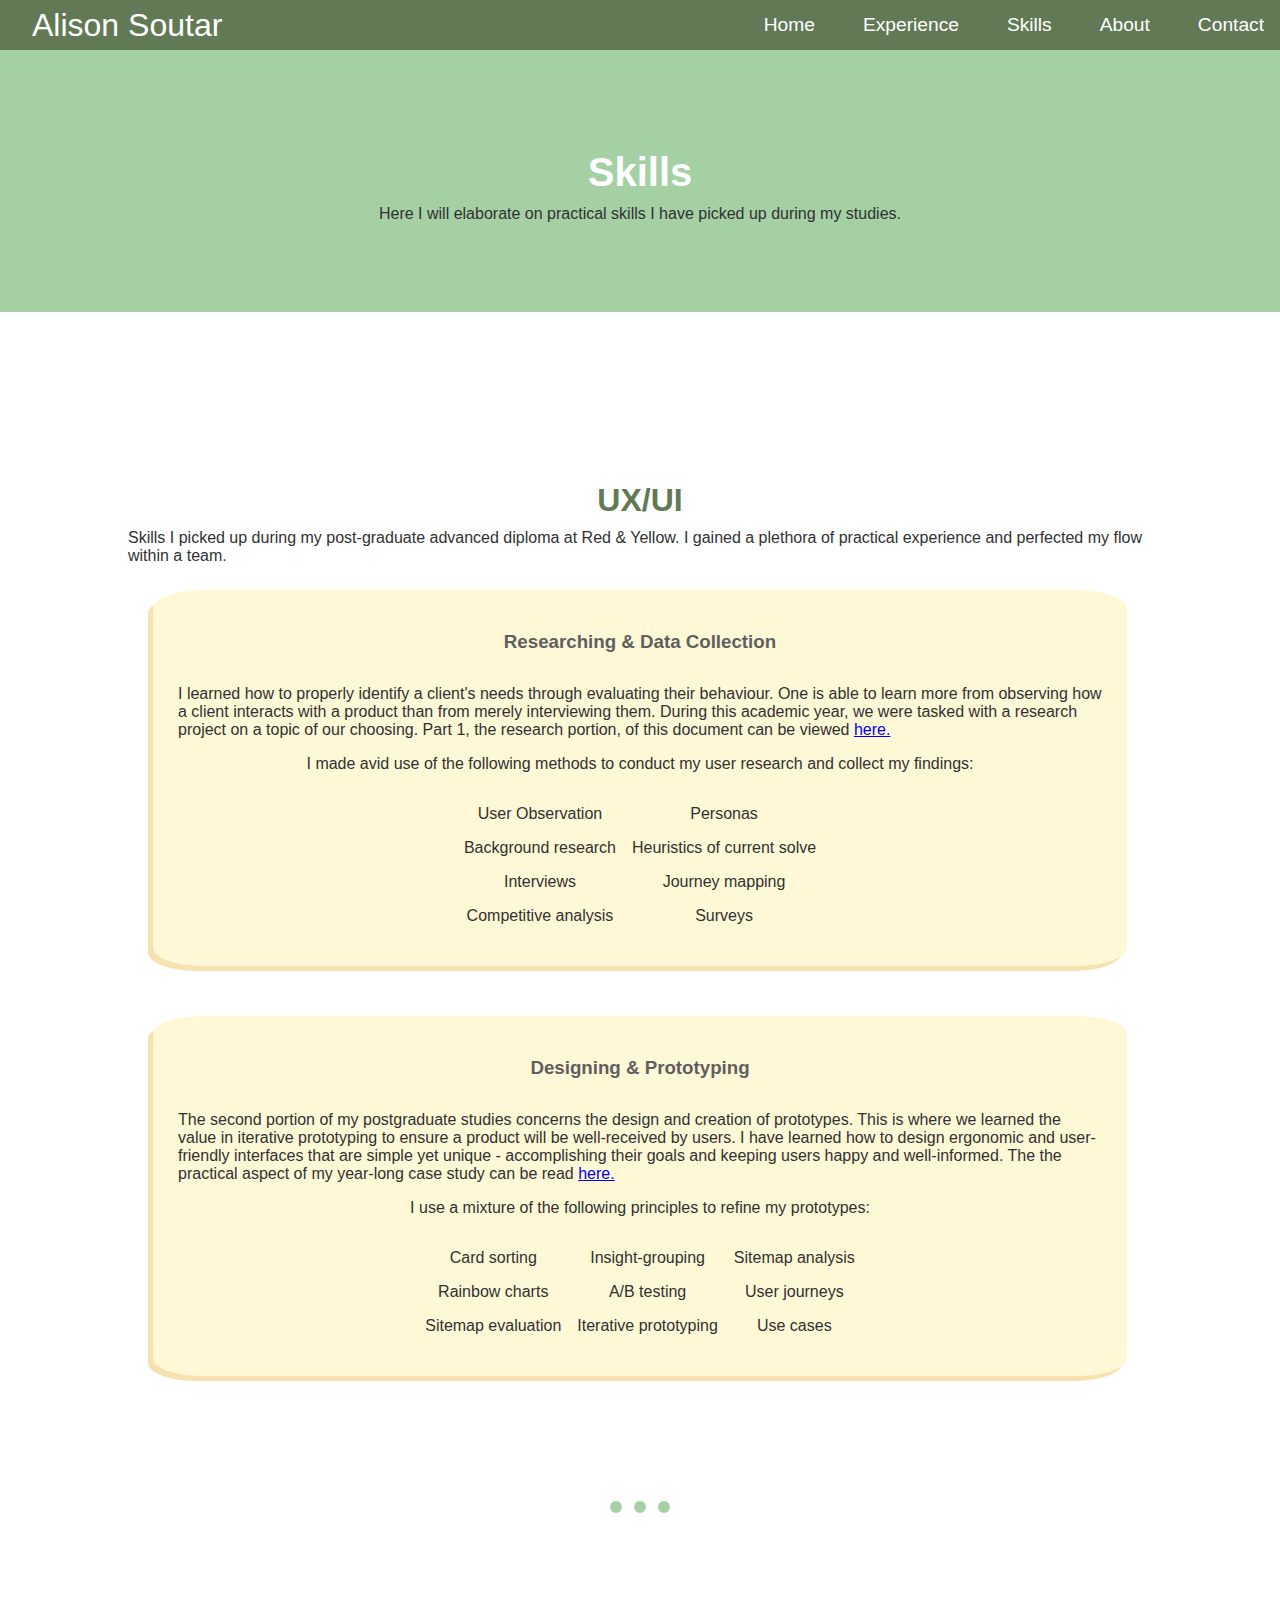
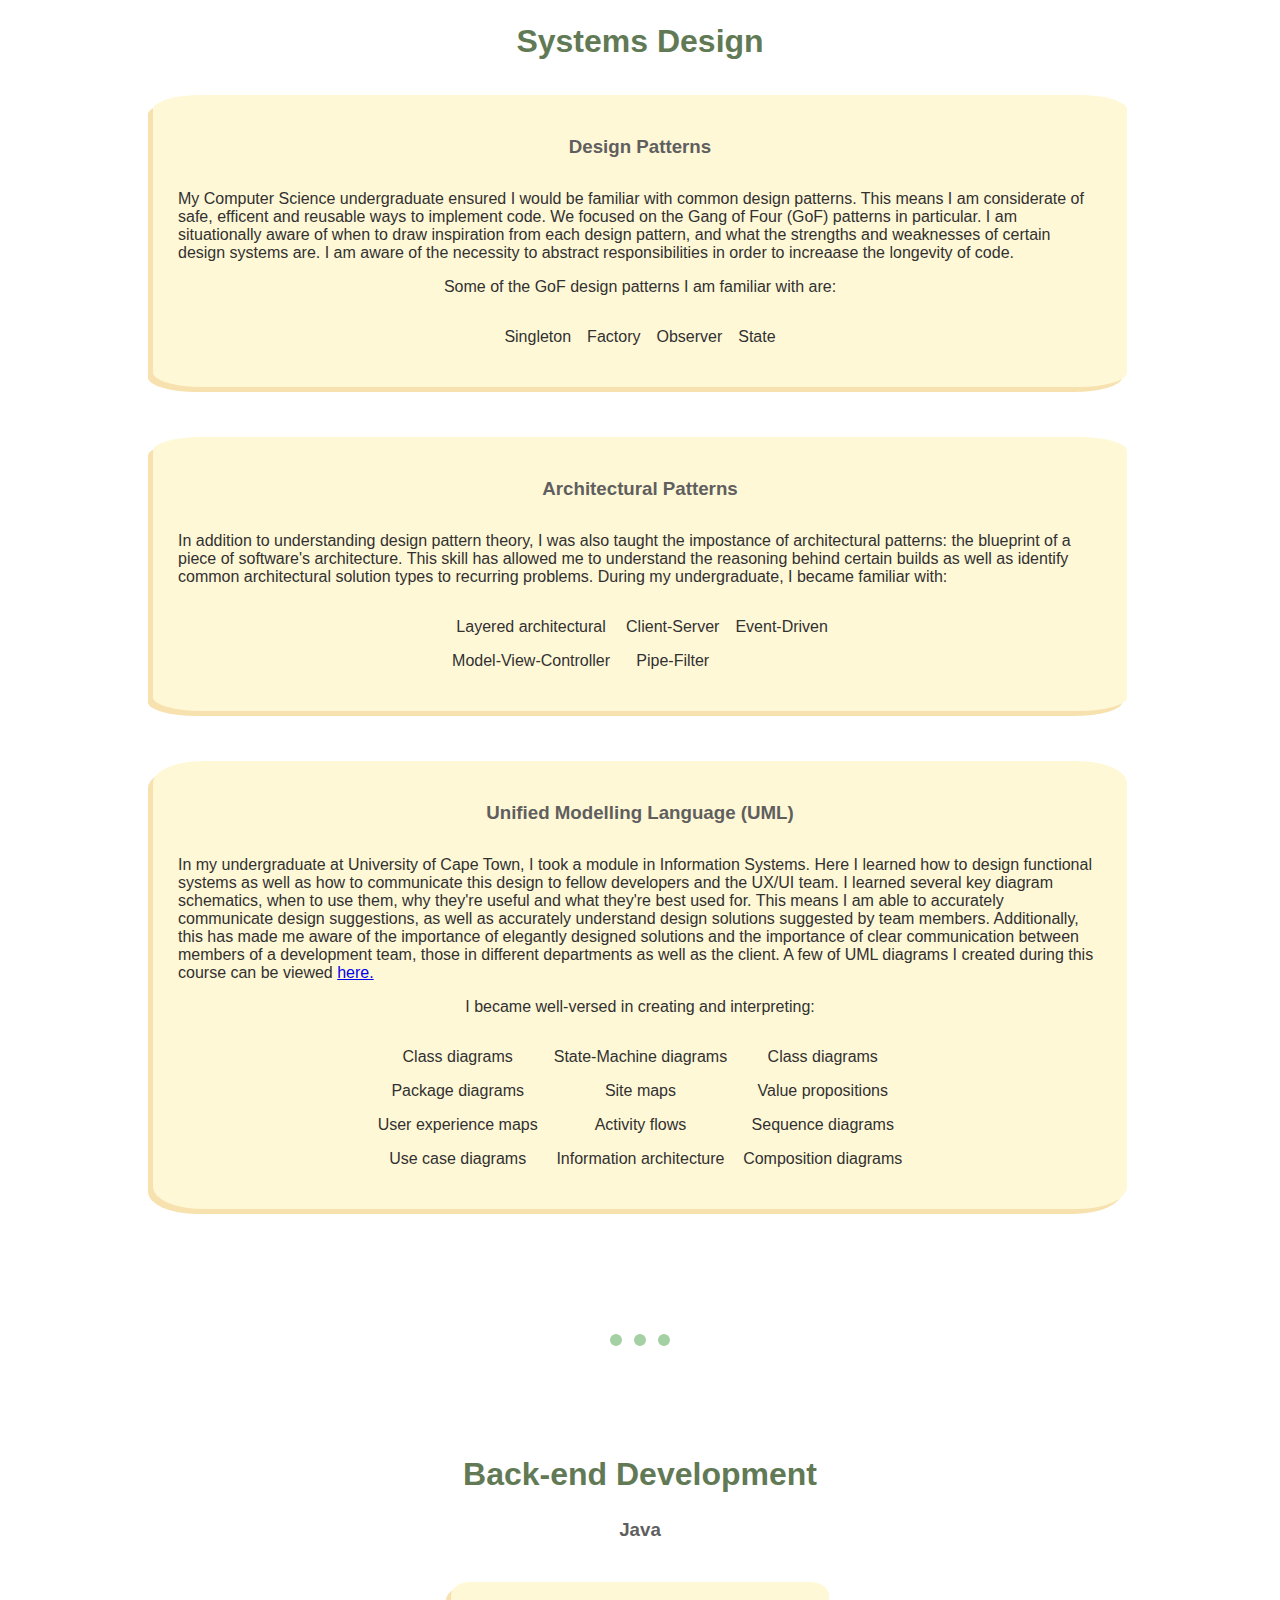
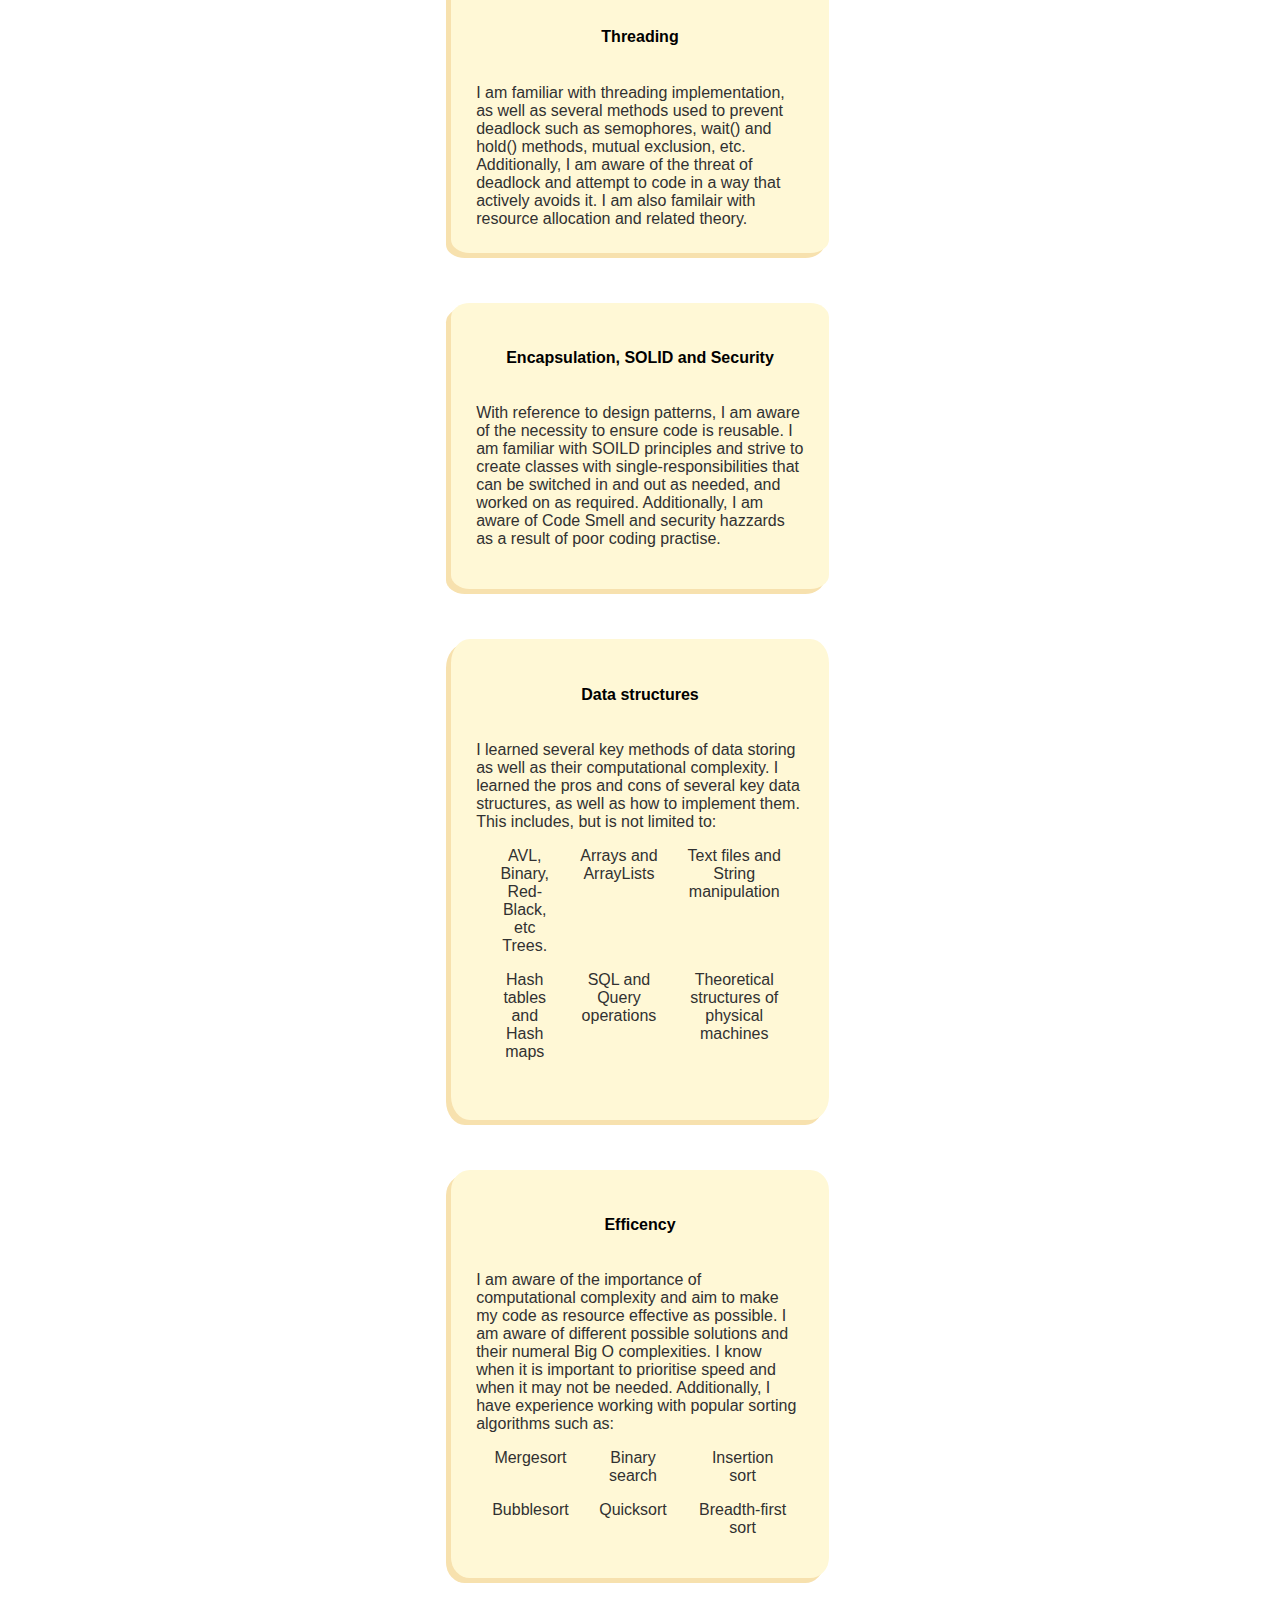
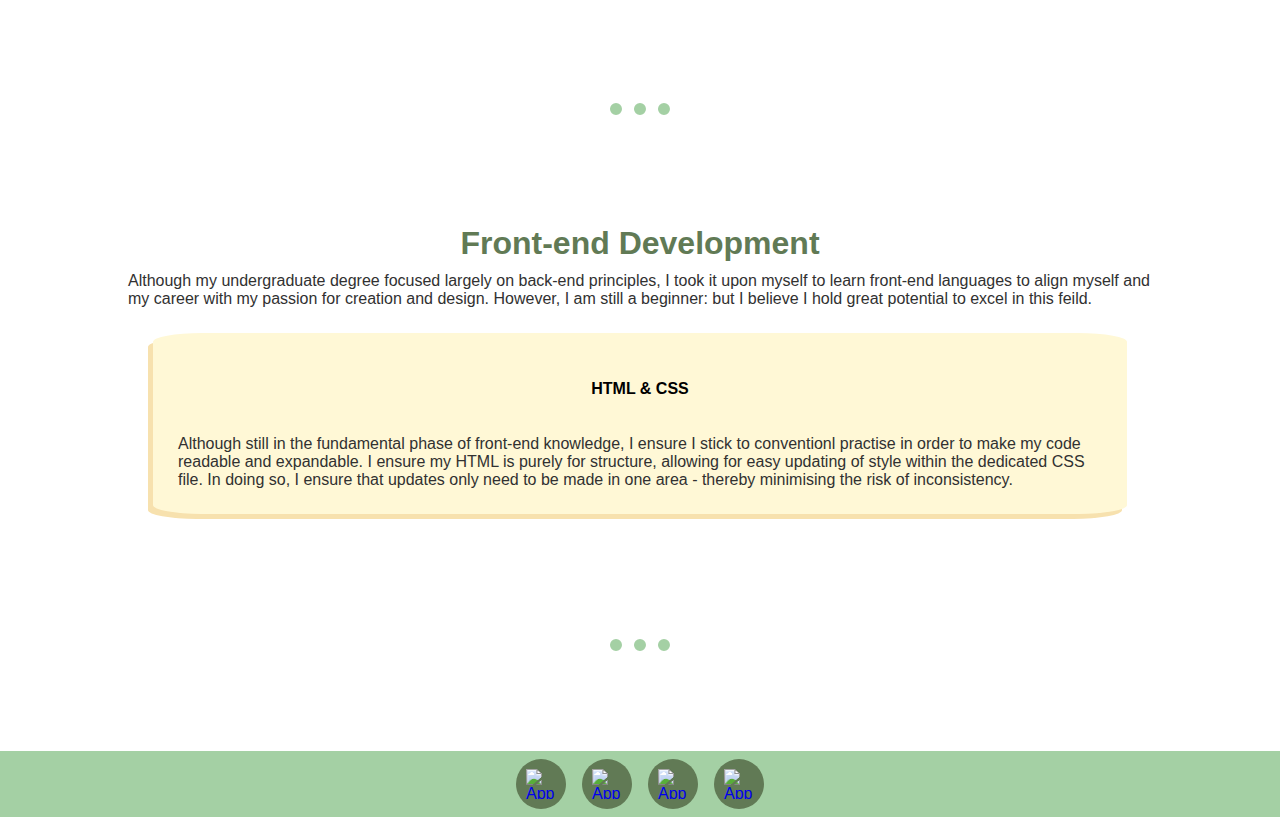
==== skills.html @ 242ac226 "added text" ====
<!DOCTYPE html>
<html lang="en">

<head>
  <meta charset="UTF-8">
  <title>Skills</title>
  <link rel="stylesheet" href="css/style.css">
</head>

<body>
  <div id="nav-bar" class="primary">
    <div id="logo">
        Alison Soutar
    </div>
    <div id="nav-items">
        <a href="index.html">Home</a>
        <a href="experience.html">Experience</a>
        <a href="skills.html">Skills</a>
        <a href="about.html">About</a>
        <a href="contact.html">Contact</a>
    </div>
  </div>
  <div class="nav-blockout"></div>

  <div id="landing-page">
    <div class="container vertical">
      <h1 class="white">Skills</h1>
      <p>Here I will elaborate on practical skills I have picked up during my studies.</p>
    </div>
  </div>
  
  <div class="blank"></div>
  <div>
    <div class="container vertical">

        <h2>UX/UI</h2>
        <p>Skills I picked up during my post-graduate advanced diploma at Red & Yellow. I gained a plethora of practical experience and perfected my flow within a team.</p>
        <div class="card-aesthetic dynamic vertical">
          <h3>Researching & Data Collection</h3>
            <p>I learned how to properly identify a client's needs through evaluating their behaviour.
            One is able to learn more from observing how a client interacts with a product than from 
            merely interviewing them. During this academic year, we were tasked with a research project on a topic of our choosing.
            Part 1, the research portion, of this document can be viewed <a href="https://www.behance.net/gallery/175683313/Case-Study-(IM)PULSE-User-Research-Proposal" target="_blank">here.</a></p>
            <p>I made avid use of the following methods to conduct my user research and collect my findings:</p>
            <div class="skill-grid">
              <p>User Observation</p>
              <p>Background research</p>
              <p>Interviews</p>
              <p>Competitive analysis</p>
              <p>Personas</p>
              <p>Heuristics of current solve</p>
              <p>Journey mapping</p>
              <p>Surveys</p>
          </div>
        </div>

        <div class="card-aesthetic dynamic vertical">
          <h3>Designing & Prototyping</h3>
            <p>The second portion of my postgraduate studies concerns the design and creation of prototypes. This is where we learned the value
              in iterative prototyping to ensure a product will be well-received by users. I have learned how to design
              ergonomic and user-friendly interfaces that are simple yet unique - accomplishing their goals and keeping users happy
              and well-informed.
              The the practical aspect of my year-long case study can be read <a href="https://www.behance.net/gallery/176063439/Case-Study-(IM)PULSE-Specifications-Interface-Design" target="_blank">here.</a></p>
            <p>I use a mixture of the following principles to refine my prototypes:</p>
            <div class="skill-grid" style="grid-template-rows: repeat(3,1fr);">
              <p>Card sorting</p>
              <p>Rainbow charts</p>
              <p>Sitemap evaluation</p>
              <p>Insight-grouping</p>
              <p>A/B testing</p>
              <p>Iterative prototyping</p>
              <p>Sitemap analysis</p>
              <p>User journeys</p>
              <p>Use cases</p>
              
          </div>
        </div>

        <hr>

      <h2>Systems Design</h2>
      <div class="card-aesthetic dynamic vertical">
        <h3>Design Patterns</h3>
          <p>My Computer Science 
            undergraduate ensured I would be familiar with common design patterns. This means I am considerate of safe, efficent and reusable
            ways to implement code. We focused on the Gang of Four (GoF) patterns 
            in particular. I am situationally aware
            of when to draw inspiration from each design pattern, and what the 
            strengths and weaknesses of certain design systems are. I am aware 
            of the necessity to abstract responsibilities
            in order to increaase the longevity of code.</p>
          <p>Some of the GoF design patterns I am familiar with are:</p>
          <div class="skill-grid" style="grid-template-rows: repeat(1,1fr);">
            <p>Singleton</p>
            <p>Factory</p> 
            <p>Observer</p> 
            <p>State</p> 
          </div>
      </div>   
      
      <div class="card-aesthetic dynamic vertical">
        <h3>Architectural Patterns</h3>
          <p>In addition to understanding design pattern theory, I was also 
            taught the impostance of architectural patterns: the blueprint of a 
            piece of software's architecture. This skill has allowed me to 
            understand the reasoning behind certain builds as well as identify
            common architectural solution types to recurring problems. During
            my undergraduate, I became familiar with:</p>
          <div class="skill-grid" style="grid-template-rows: repeat(2,1fr);">
            <p>Layered architectural</p>
            <p>Model-View-Controller</p>
            <p>Client-Server</p>
            <p>Pipe-Filter</p>
            <p>Event-Driven</p>   
          </div>
      </div>

      <div class="card-aesthetic dynamic vertical">
        <h3>Unified Modelling Language (UML)</h3>
          <p>In my undergraduate at University of Cape Town, I took a module in Information Systems. 
          Here I learned how to design functional systems as well as how to communicate this design to fellow developers and the UX/UI team. I learned several key diagram schematics, 
          when to use them, why they're useful and what they're best used for. This means I am able to accurately communicate
          design suggestions, as well as accurately understand design solutions suggested by team members. Additionally, this has made
          me aware of the importance of elegantly designed solutions and the importance of clear communication between
          members of a development team, those in different departments as well as the client.
          A few of UML diagrams I created during this course can be viewed             <a href="https://www.behance.net/gallery/148584703/UML-Architectural-Portfolio" target="_blank">here.</a></p>
          <p>I became well-versed in creating and interpreting:</p>
          <div class="skill-grid">
            <p>Class diagrams</p>   
            <p>Package diagrams</p>   
            <p>User experience maps</p>   
            <p>Use case diagrams</p>
            <p>State-Machine diagrams</p>   
            <p>Site maps</p>   
            <p>Activity flows</p>   
            <p>Information architecture</p>   
            <p>Class diagrams</p>
            <p>Value propositions</p>   
            <p>Sequence diagrams</p>   
            <p>Composition diagrams</p>   
          </div>
      </div> 

      <hr>

      <h2>Back-end Development</h2>
        <h3>Java</h3>
        <div class="container">
          <div class="card-aesthetic dynamic vertical large">
            <h4>Threading</h4>
            <p>I am familiar with threading implementation, as well as several methods used to prevent 
              deadlock such as semophores, wait() and hold() methods, mutual exclusion, etc. Additionally, 
              I am aware of the threat of deadlock and attempt to code in a way that actively avoids it. 
              I am also familair with resource allocation and related theory.</p>
          </div>

          <div class="card-aesthetic dynamic vertical large ">
            <h4>Encapsulation, SOLID and Security</h4>
            <p>With reference to design patterns, I am aware of the necessity to ensure code
               is reusable. I am familiar with SOILD principles and strive to create classes 
               with single-responsibilities that 
              can be switched in and out as needed, and worked on as required. Additionally, 
              I am aware of Code Smell and security hazzards as a result of poor coding practise.</p>
            </p>
          </div>

          <div class="card-aesthetic dynamic vertical large">
            <h4>Data structures</h4>
            <div>
              <p>I learned several key methods of data storing as well as their computational complexity. I 
                learned the pros and cons of several key data structures, as well as how to implement them.
                This includes, but is not limited to:</p>
                <div class="skill-grid" style="grid-template-rows: repeat(2,3fr);"">
                  <p>AVL, Binary, Red-Black, etc Trees.</p>  
                  <p>Hash tables and Hash maps</p>
                  <p>Arrays and ArrayLists</p> 
                  <p>SQL and Query operations</p>
                  <p>Text files and String manipulation</p>
                  <p>Theoretical structures of physical machines</p>
                </div> 
            </div>
          </div>
          <div class="card-aesthetic dynamic vertical large ">
            <h4>Efficency</h4>
            <div>
              <p>I am aware of the importance of computational complexity and aim to make my code as resource effective 
                as possible. I am aware of different possible solutions and their numeral Big O complexities. I know when
                 it is important to prioritise speed and when it may not be needed. 
                Additionally, I have experience working with popular sorting algorithms such as: </p>
                <div class="skill-grid" style="grid-template-rows: repeat(2,3fr);"">
                  <p>Mergesort</p>
                  <p>Bubblesort</p>  
                  <p>Binary search</p>
                  <p>Quicksort</p>
                  <p>Insertion sort</p>
                  <p>Breadth-first sort</p>
                </div> 
            </div>
          </div>
          
          
        </div>
      <hr>

      <h2>Front-end Development</h2>
      <p>Although my undergraduate degree focused largely on back-end principles, I took it upon myself to learn front-end
         languages to align myself and my career with my passion for creation and design. However, I am still a beginner: 
         but I believe I hold great potential to excel in this feild.</p>

      <div class="card-aesthetic dynamic vertical">
        <h4>HTML & CSS</h4>
        <p>Although still in the fundamental phase of front-end knowledge,
          I ensure I stick to conventionl practise in order to make my code
          readable and expandable. I ensure my HTML is purely for structure,
          allowing for easy updating of style within the dedicated CSS file.
          In doing so, I ensure that updates only need to be made in one area - 
          thereby minimising the risk of inconsistency. </p>
      </div>

      <hr>


    </div>
  </div>

</body>

<footer>
  <div class="footer">

    <a href="https://www.linkedin.com/in/alisonsoutar/" target="_blank">
      <div class="icon-circle">
        <img
        src = "images/linkedin.png" 
        alt="App logo icon for LinkedIn."
        width="30px"
        height="30px">
      </div>
    </a>

    <a href="https://www.behance.net/alisonsoutar" target="_blank">
      <div class="icon-circle">
        <img
        src = "images/behance.png" 
        alt="App logo icon for Behance."
        width="30px"
        height="30px">
      </div>
    </a>

    <a href="https://github.com/ali-tar" target="_blank">
      <div class="icon-circle">
        <img
        src = "images/github.png" 
        alt="App logo icon for GitHub."
        width="30px"
        height="30px">
      </div>
    </a>

    <a href="https://www.figma.com/@alisonsoutar" target="_blank">
      <div class="icon-circle">
        <img
        src = "images/figma.png" 
        alt="App logo icon for Figma."
        width="30px"
        height="30px">
      </div>
    </a>
  </div>
</footer>
---- css/style.css ----
/*Colour pallette*/
.primary {
    background-color: #617A55;
}

.secondary {
    background-color: #A4D0A4;
}

.tertiary {
    color: #F7E1AE;
}

.background {
    background-color: #FFF8D6;
}

body {
    margin: 0px;
    padding: 0px;
    font-family: sans-serif;
}

p{
    margin: 0;
    padding: 0;
    display: inline;
}

h1{
    font-size:2.5rem;
    font-family: 'Montserrat', sans-serif;
    margin: 10px;
}

h2{
    font-size:2rem;
    font-family: 'Montserrat', sans-serif;
    margin: 10px;
    color: #617A55;
}

h3{
    font-family: 'Montserrat', sans-serif;
    margin: 0;
    padding:0;
    height: auto;
    color: #5f5f5f;
    margin-top: 1rem;
    margin-bottom: 1rem;
}

hr{
    border-style: none;
    border-top-style: dotted;
    border-color: #A4D0A4;
    border-width: 12px;
    width: 60px;
    height: 0px;
    background-color: rgba(0,0,0,0);
    margin: 100px 100px;
}


#text-introduction {
    text-align: center;

}

/*What the Homescreen landing page looks like*/
#landing-home {
    margin: 0px;
    padding: 0px;
    display: flex;
    justify-content: center;
    align-items: center;
    flex-direction: column;

    height: 200px;
    width: 100%;
    background-color: #A4D0A4;
    color: white;
    padding-top: 175px;
    gap: 1rem;
}

/*What all the other landing pages look like*/
#landing-page{
    background-color: #A4D0A4;
    margin: 0;
    padding: 7%;
    display: flex;
    justify-content: center;
    align-items: center;
    flex-direction: row;
    place-items: center;
    gap: 15rem;
}


#site-container {
    display: flex;
    flex-direction: column;
    align-items: center;
    margin: 0px;
    padding: 0px;
    gap: 2rem;
}

#site-container p {
    margin-top: 150px;
}

#site-container p span {
    color: #617A55;
    font-weight: bold;
}

#nav-bar {
    display: grid;
    grid-template-columns: 1fr 1fr 1fr;
    align-items: center;
    margin: 0px;
    min-height: 50px;
    height:auto;
    width: 100%;
    position: fixed;
    z-index: 100;
}

#logo {
    font-size: 2rem;
    color: white;
    text-decoration: solid;
    grid-column: span 2;
    margin-left: 2rem;
}

#nav-items {
    display: flex;
    flex-direction: row;
    gap: 3rem;
    margin-right: 1rem;
}

#nav-items a {
    text-decoration: none;
    text-decoration: double;
    color: white;
    font-size: 1.2rem;
}

#nav-items a:visited{
    color:white;
}

#nav-items a:hover{
    color:#A4D0A4;
}

#image-profile {
    border-radius: 50%;
    align-items: center;
    position: relative;
    top: 20px;
}

#disclaimer{
    display:none;
}



/*pretty looking containers for things
.card {
    display: flex;
    flex-direction: row;
    justify-content: center;
    align-items: center;
    width: auto;
    height: auto; 
    gap: 1rem;
    padding:25px;
    margin: 25px;
    background-color: #FFF8D6;
    border-radius: 5%;
    box-shadow: -5px 5px #F7E1AE;
}
 */

/*I realised including formatting and colour on a reusable thing wasn't great.
I split it up for further use here.*/
.card-aesthetic{
    background-color: #FFF8D6;
    border-radius: 5%;
    box-shadow: -5px 5px #F7E1AE;
    margin: 1rem;
}

.dynamic{
    display: flex;
    flex-direction: row;
    justify-content: center;
    align-items: center;
    width: auto;
    height: auto; 
    gap: 1rem;
    padding:25px;
    margin: 25px;
}

.static{
    display: grid;
    grid-template-columns: 0.5fr 2fr 6fr;
    width: auto;
    max-width: 90%;
    padding: 1rem;
    justify-content: center;
    gap: 1rem;
}

.bigger-description{
    grid-template-columns: 0.5fr 1fr 8fr;
}

.card-simple{
    gap: 1rem;
    padding:25px;
    margin: 25px;
    background-color: #FFF8D6;
    border-radius: 5%;
    box-shadow: -5px 5px #F7E1AE;
}

.blank{
    height:10rem;
}

.card img{
    height:100px;
    float: left;
    margin: 10px;
}

.card p{
    padding-right: 5px;
}

.card > div{
    gap: 1rem;
    margin:0;
    padding:0;

}

.description{
    display:grid;
    grid-template-rows: auto; 
}

.footer{
    display: flex;
    flex-direction: row;
    justify-content: center;
    align-items: center;
    background-color: #A4D0A4;
    width: auto;
    gap:1rem;
    padding: 0.5rem;
}

.nav-blockout{
    height: 50px;
    width: 100%;
    color:white;
}
.large{
    max-width: 40%;
    min-width:200px;
    min-height: 150px;}

.x-large{
    display: grid;
    grid-template-columns: 1fr 4fr;
    width: auto;
    max-width: 60%;
    gap: 2rem;
}



.small{
    max-width: 20%;
    min-height: 100px;
    min-width: 150px;
}

.container{
    display:flex;
    flex-direction: row;
    flex-wrap: wrap;
    justify-content: center;
    align-items: center;
    padding-left: 10%;
    padding-right: 10%;
}

.vertical{
    flex-direction: column;
}

.title{
    text-align: center;
}

.title a{
    color:#617A55;
    text-decoration: none;
}

.title a:visited{
    color:#617A55;
}

.title a:hover{
    color:#A4D0A4;
}

.icon-circle{
    display: flex;
    justify-content: center;
    align-items: center;
    background-color: #617A55;
    border-radius: 50%;
    height: 50px;
    width: 50px;
}
/*IPphone size*/
@media (max-width: 1000px) {
    
    .card{
        flex-direction: column;
    }
}

.white{
    color: white;
}

p{
    color:#313131;
}

.skill-grid{
    display: grid;
    grid-auto-flow: column;
    grid-template-rows: repeat(4, 1fr);
    text-align: center;
    margin: 1rem;
    gap:1rem;
}
/*IPphone size*/
@media (max-width: 600px) {
    .bigger-description{
        display:none;
    }
    .static{
        display: flex;
        flex-direction: column;
        width: auto;
        max-width: 60%;
        padding: 1rem;
        justify-content: center;
        gap: 1rem;
    }
    
    .icon-circle{
        height: 50px;
        width: 50px;
    }



}
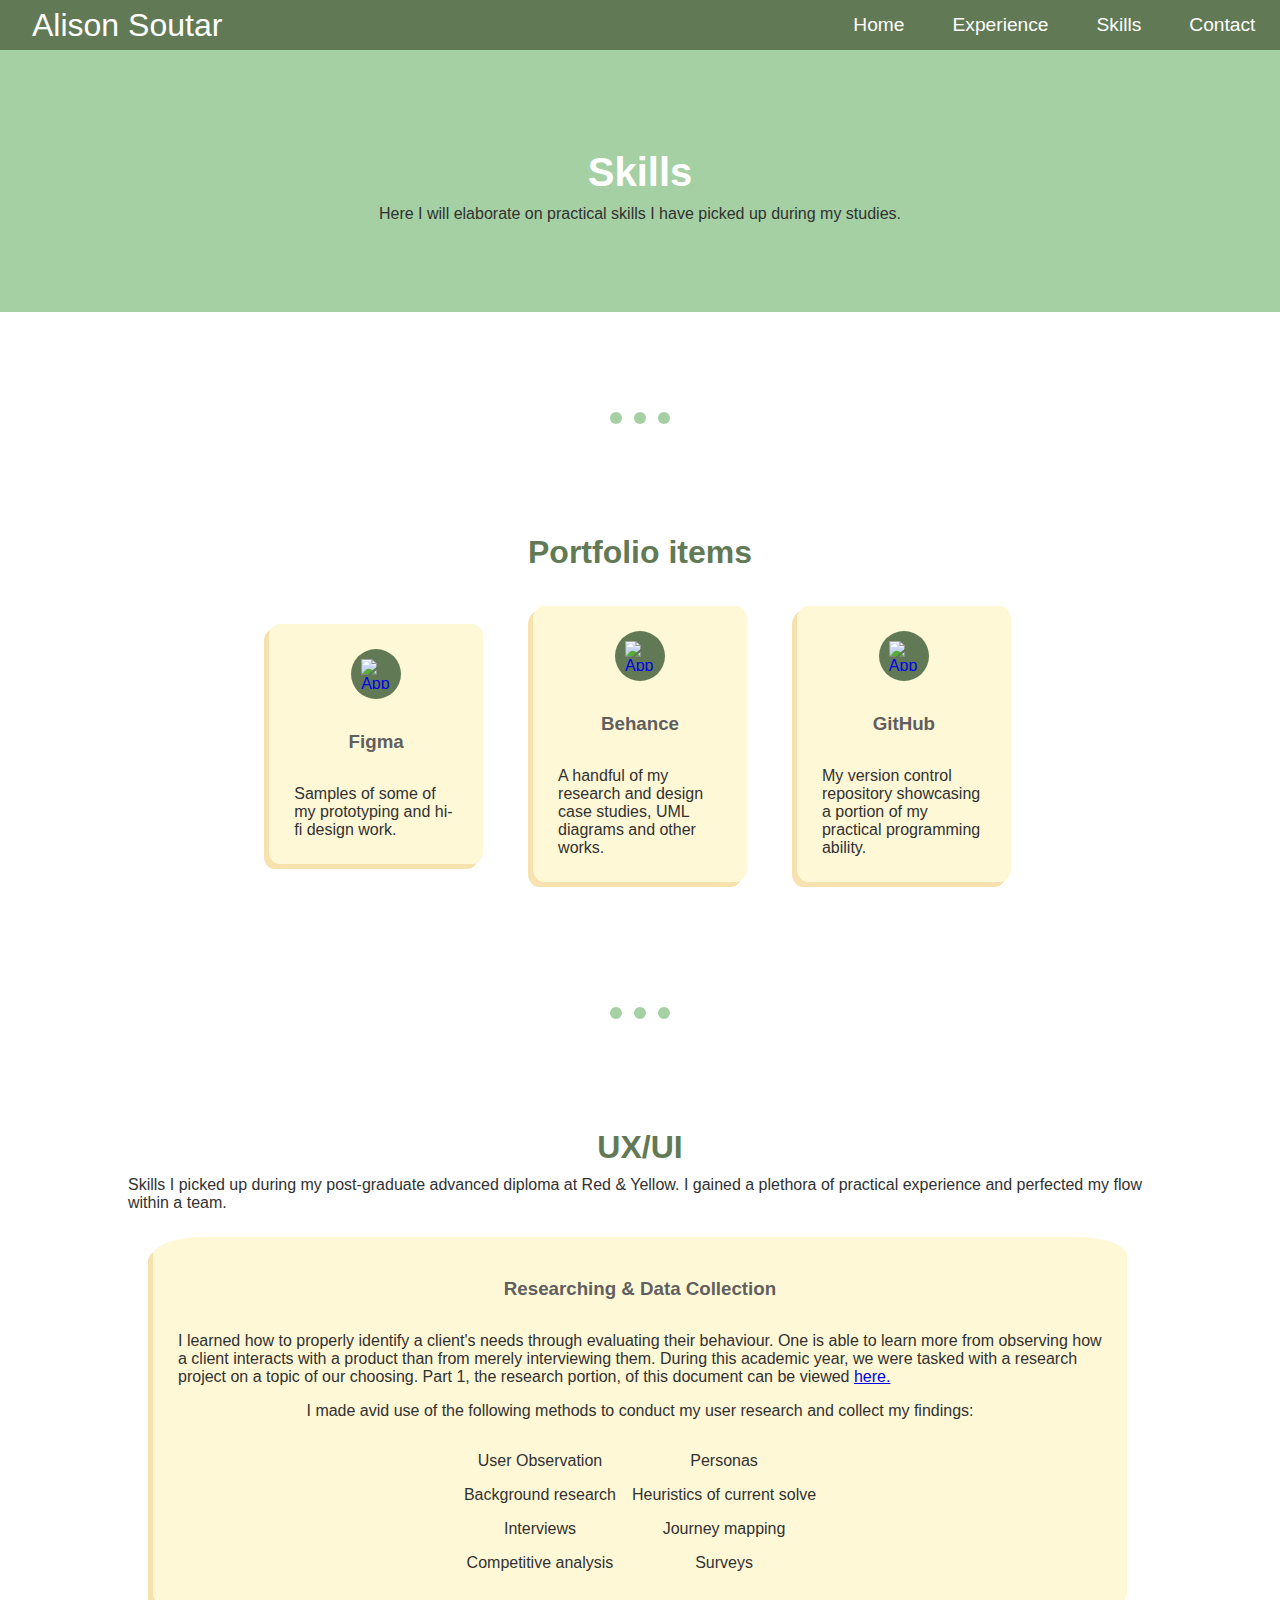
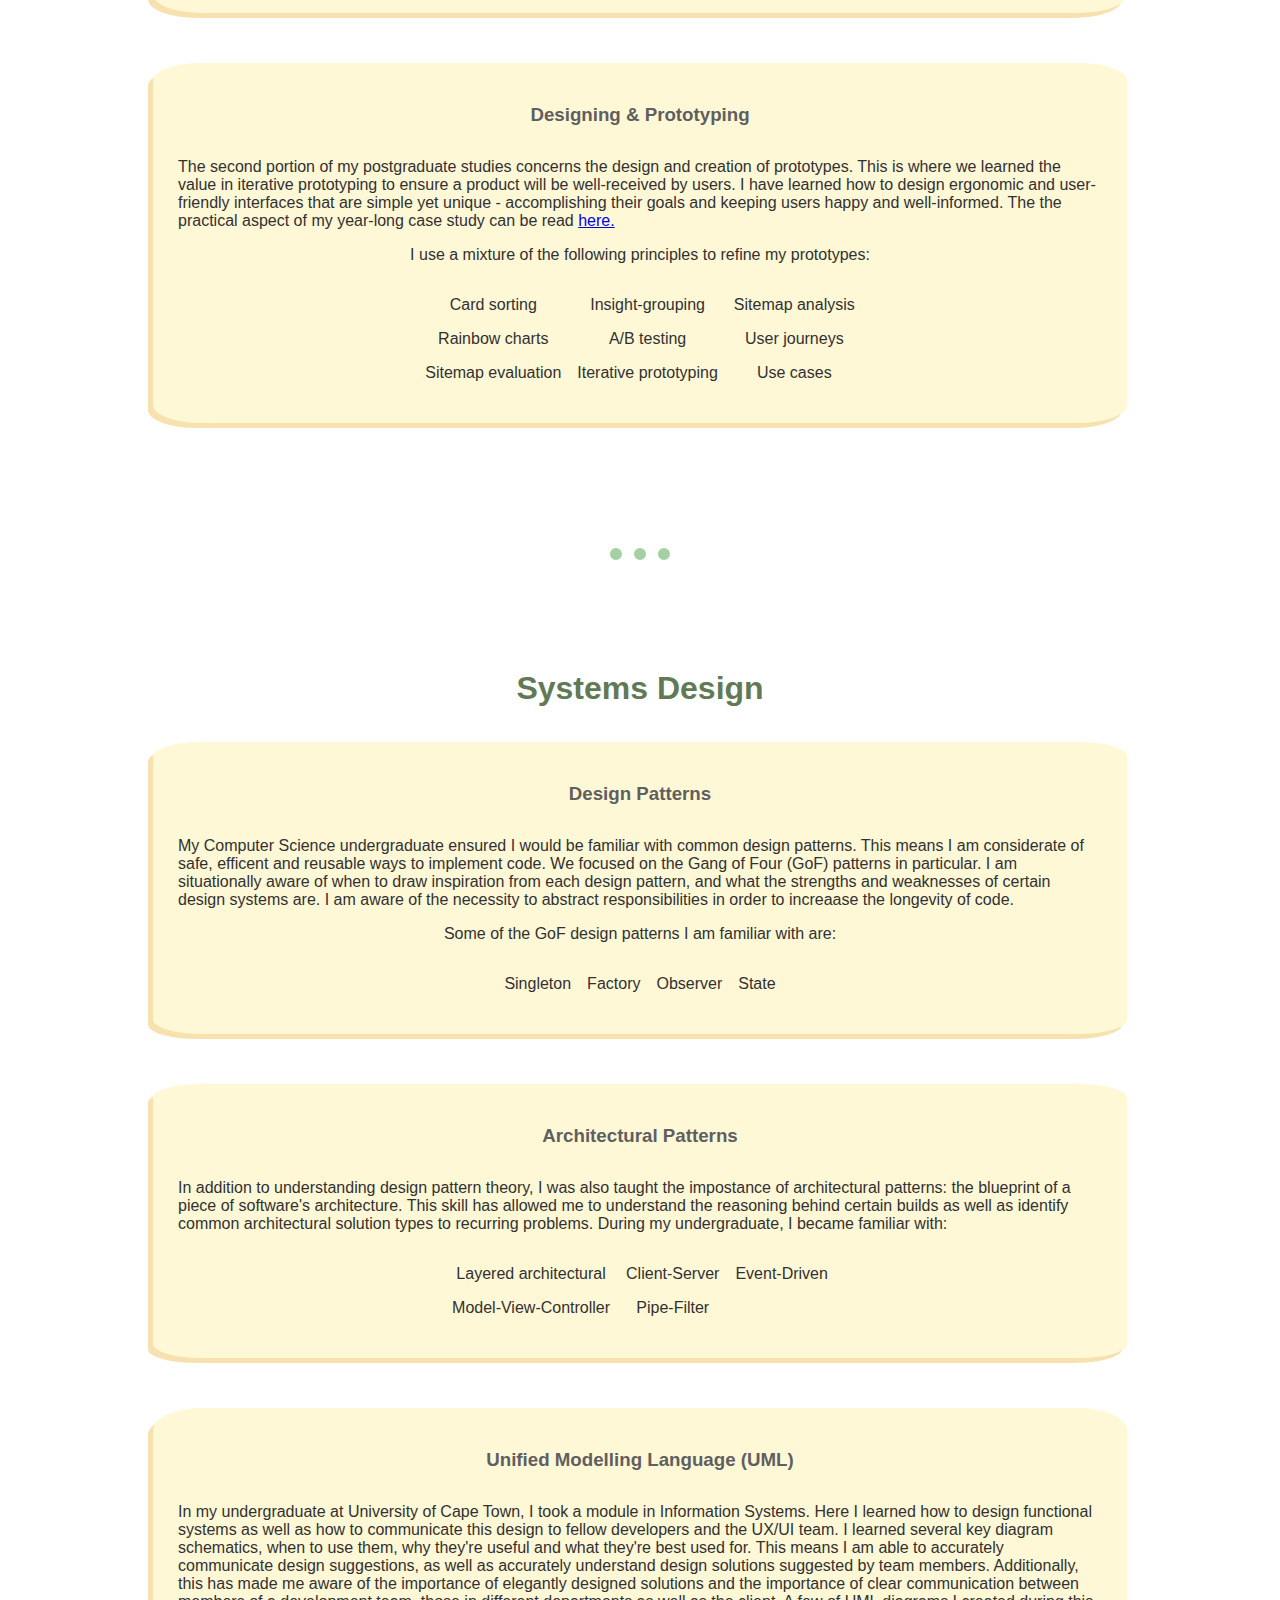
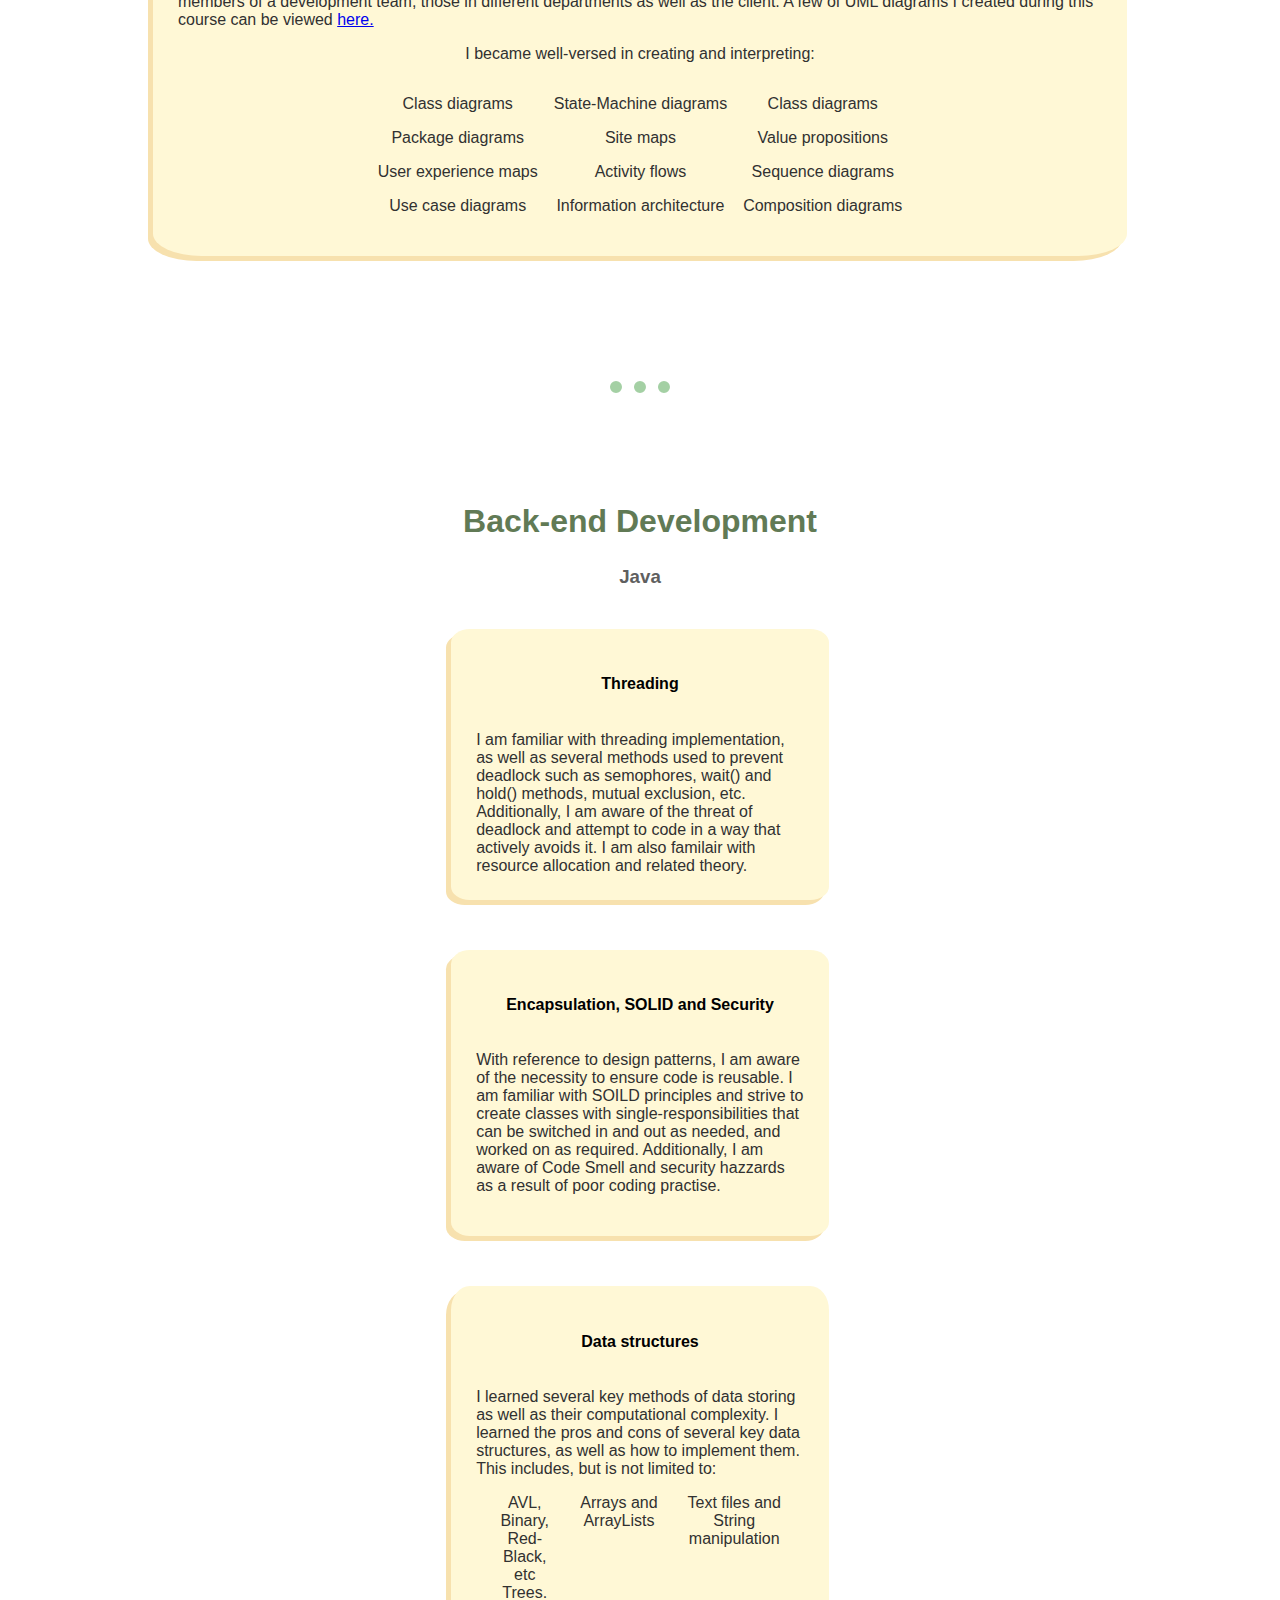
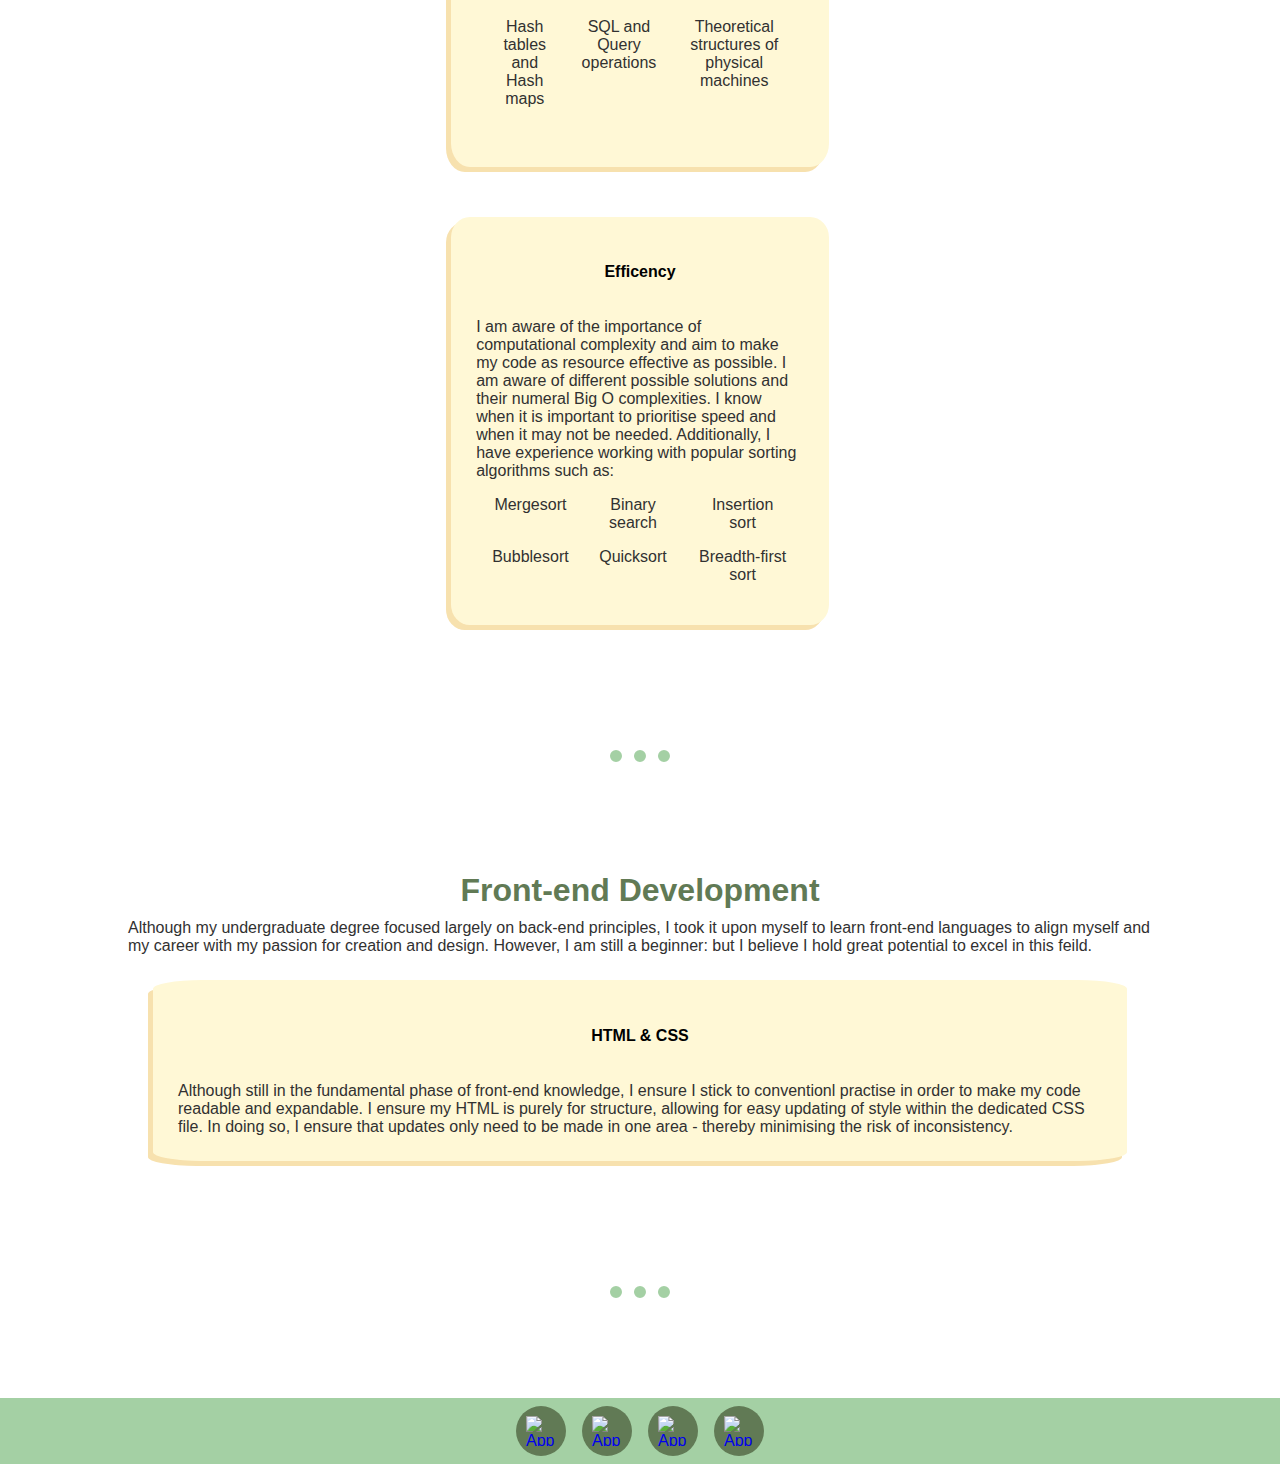
==== commit 1d31a88e: "Fleshed contact page, removed about" ====
--- a/skills.html
+++ b/skills.html
@@ -5,6 +5,8 @@
   <meta charset="UTF-8">
   <title>Skills</title>
   <link rel="stylesheet" href="css/style.css">
+  <link rel="icon" href="https://em-content.zobj.net/thumbs/120/google/350/woman-technologist-light-skin-tone_1f469-1f3fb-200d-1f4bb.png">
+
 </head>
 
 <body>
@@ -16,7 +18,6 @@
         <a href="index.html">Home</a>
         <a href="experience.html">Experience</a>
         <a href="skills.html">Skills</a>
-        <a href="about.html">About</a>
         <a href="contact.html">Contact</a>
     </div>
   </div>
@@ -28,10 +29,58 @@
       <p>Here I will elaborate on practical skills I have picked up during my studies.</p>
     </div>
   </div>
-  
-  <div class="blank"></div>
-  <div>
+
     <div class="container vertical">
+      <hr>
+        <h2>Portfolio items</h2>
+        <div class="container">
+          <div class="card-aesthetic dynamic small vertical">
+
+            <a href="https://www.figma.com/@alisonsoutar" target="_blank">
+              <div class="icon-circle">
+                <img
+                src = "images/figma.png" 
+                alt="App logo icon for Figma."
+                width="30px"
+                height="30px">
+              </div>
+              </a>
+              <h3>Figma</h3>
+              <p>Samples of some of my prototyping and hi-fi design work.</p>
+          </div>
+
+          <div class="card-aesthetic dynamic small vertical">
+            <a href="https://www.behance.net/alisonsoutar" target="_blank">
+              <div class="icon-circle">
+                <img
+                src = "images/behance.png" 
+                alt="App logo icon for Behance."
+                width="30px"
+                height="30px">
+              </div>
+            </a>
+              <h3>Behance</h3>
+              <p>A handful of my research and design case studies, UML diagrams and other works.</p>
+          </div>
+
+          <div class="card-aesthetic dynamic small vertical">
+            <a href="https://github.com/ali-tar" target="_blank">
+              <div class="icon-circle">
+                <img
+                src = "images/github.png" 
+                alt="App logo icon for GitHub."
+                width="30px"
+                height="30px">
+              </div>
+            </a>
+
+              <h3>GitHub</h3>
+              <p>My version control repository showcasing a portion of my practical programming ability.</p>
+          </div>
+
+        </div>
+
+        <hr>
 
         <h2>UX/UI</h2>
         <p>Skills I picked up during my post-graduate advanced diploma at Red & Yellow. I gained a plethora of practical experience and perfected my flow within a team.</p>
--- a/css/style.css
+++ b/css/style.css
@@ -158,6 +158,10 @@
     color:#A4D0A4;
 }
 
+#nav-selected{
+    color:red;
+}
+
 #image-profile {
     border-radius: 50%;
     align-items: center;
@@ -168,6 +172,7 @@
 #disclaimer{
     display:none;
 }
+
 
 
 
@@ -195,6 +200,7 @@
     border-radius: 5%;
     box-shadow: -5px 5px #F7E1AE;
     margin: 1rem;
+    padding: 2rem;
 }
 
 .dynamic{
